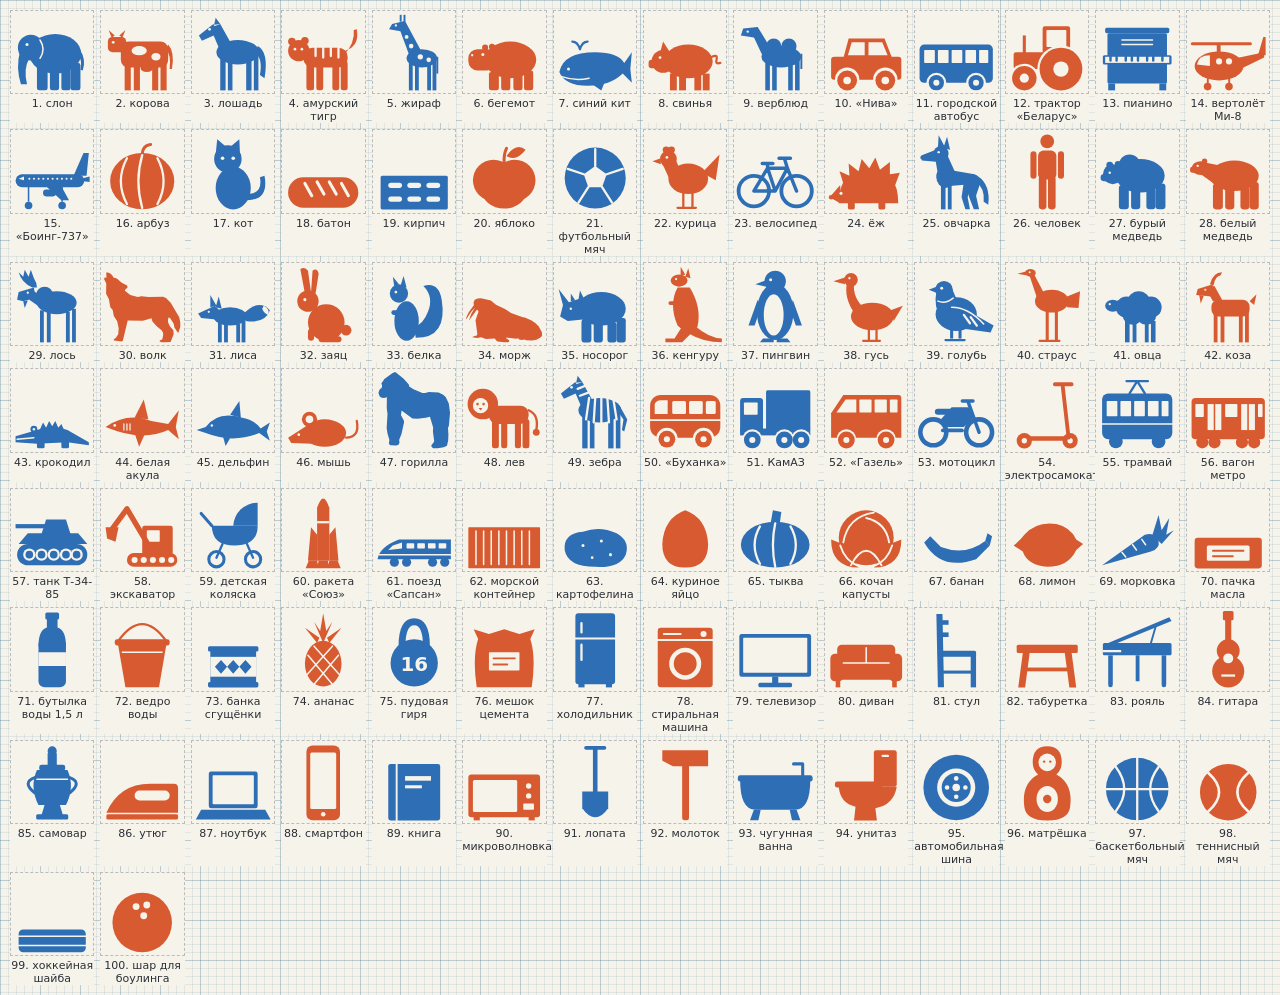
==== gallery.html @ 59d1d235 "Глазомер: прототип режима веса Весы с раскрытием ответа, три уровня сложности, 100 предметов с силуэ" ====
<!doctype html>
<html lang="ru">
<head>
  <meta charset="utf-8">
  <title>Глазомер — все силуэты</title>
  <link rel="stylesheet" href="style.css">
  <style>
    body { user-select: text; }
    #grid { display: grid; grid-template-columns: repeat(auto-fill, minmax(84px, 1fr)); gap: 6px; padding: 10px; }
    #grid div { font-size: 11px; text-align: center; background: var(--paper); }
    #grid svg { width: 100%; border: 1px dashed #bbb; }
  </style>
</head>
<body>
  <div id="grid"></div>
  <script src="data.js"></script>
  <script src="data2.js"></script>
  <script>
    document.getElementById('grid').innerHTML = OBJECTS.map((o, i) =>
      `<div><svg viewBox="-4 -4 108 108"><g class="art ${i % 2 ? 'guess' : 'ref'}">${o.art}</g></svg>${i + 1}. ${o.name}</div>`).join('');
  </script>
</body>
</html>
---- style.css ----
:root {
  --paper: #f6f3ea;
  --grid: rgba(46, 110, 150, 0.10);
  --grid-major: rgba(46, 110, 150, 0.22);
  --ink: #2b2f36;
  --ink-soft: #6b7280;
  --ref: #2e6eb5;
  --guess: #d85a30;
  --true: #1d8c66;
}

* { box-sizing: border-box; }

html, body {
  margin: 0;
  height: 100%;
  color: var(--ink);
  font-family: system-ui, -apple-system, "Segoe UI", Roboto, sans-serif;
  -webkit-tap-highlight-color: transparent;
  user-select: none;
}

body {
  background-color: var(--paper);
  background-image:
    linear-gradient(var(--grid-major) 1px, transparent 1px),
    linear-gradient(90deg, var(--grid-major) 1px, transparent 1px),
    linear-gradient(var(--grid) 1px, transparent 1px),
    linear-gradient(90deg, var(--grid) 1px, transparent 1px);
  background-size: 40px 40px, 40px 40px, 8px 8px, 8px 8px;
}

#app {
  max-width: 480px;
  min-height: 100dvh;
  margin: 0 auto;
  padding: 12px 16px 20px;
  display: flex;
  flex-direction: column;
  gap: 10px;
}

header {
  display: flex;
  justify-content: space-between;
  align-items: baseline;
}

.brand { font-weight: 700; letter-spacing: 0.02em; }
.brand span { font-weight: 400; color: var(--ink-soft); }

.meta { display: flex; gap: 14px; font-variant-numeric: tabular-nums; color: var(--ink-soft); }
#total { color: var(--ink); font-weight: 600; }

h1 {
  margin: 6px 0 0;
  font-size: 22px;
  line-height: 1.25;
  font-weight: 600;
  min-height: 2.5em;
}
h1 .ref { color: var(--ref); }
h1 .guess { color: var(--guess); }

#stage { width: 100%; flex: 1 1 auto; min-height: 220px; max-height: 46dvh; }
.ink { stroke: var(--ink); stroke-width: 3; stroke-linecap: round; fill: none; }
.rope { stroke: var(--ink); stroke-width: 1; fill: none; opacity: 0.6; }
.pivot { fill: var(--paper); stroke: var(--ink); stroke-width: 3; }
.art { fill: currentColor; }
.art.ref { color: var(--ref); }
.art.guess { color: var(--guess); }
.art.true { color: var(--true); }
.art .cut { fill: var(--paper); }
.art .ln { fill: none; stroke: currentColor; stroke-linecap: round; stroke-linejoin: round; }
.art .cl { fill: none; stroke: var(--paper); stroke-linecap: round; }
#lock rect { fill: var(--ink); }
#lock path { stroke: var(--ink); stroke-width: 2.5; fill: none; }
#lock { transition: opacity 0.2s, transform 0.3s; }
#lock.open { opacity: 0; transform: translateY(14px); }

.plate {
  padding: 10px 14px;
  border: 2px solid var(--ink); border-radius: 12px;
  background: var(--paper);
  min-height: 92px;
  display: flex; flex-direction: column; justify-content: center; gap: 4px;
}
#result.empty { visibility: hidden; }
.tag rect { fill: var(--paper); stroke: currentColor; stroke-width: 1.5; }
.tag text { fill: currentColor; font-size: 12px; font-weight: 700; }
.tag.ref { color: var(--ref); }
.tag.true { color: var(--true); }
.tag.off { display: none; }
#level { color: var(--ink); }

#verdict, #fact { margin: 0; text-align: center; }
#verdict { font-size: 18px; font-weight: 600; }
#verdict b { color: var(--true); }
#fact { font-size: 15px; color: var(--ink); }

#controls { display: flex; flex-direction: column; gap: 10px; }
#controls.off { opacity: 0.35; pointer-events: none; }

.stepper { display: flex; align-items: center; justify-content: space-between; gap: 12px; }
.stepper button {
  width: 56px; height: 56px;
  border-radius: 50%;
  border: 2px solid var(--ink);
  background: var(--paper);
  color: var(--ink);
  font-size: 30px; line-height: 1;
  touch-action: none;
}
.stepper button:active { background: var(--ink); color: var(--paper); }

#count { text-align: center; font-size: 15px; color: var(--ink-soft); }
#count b {
  display: block;
  font-size: 34px; line-height: 1.1;
  color: var(--guess);
  font-variant-numeric: tabular-nums;
}
#count.true b { color: var(--true); }

#slider { width: 100%; accent-color: var(--guess); height: 28px; }

#main, #again, #share, #change {
  width: 100%;
  padding: 16px;
  border-radius: 12px;
  border: 2px solid var(--ink);
  background: var(--ink);
  color: var(--paper);
  font-size: 18px; font-weight: 600;
}
#main:disabled { opacity: 0.4; }
button.ghost { background: transparent !important; color: var(--ink) !important; }
button { font-family: inherit; cursor: pointer; }

.overlay {
  position: fixed; inset: 0;
  display: flex; align-items: center; justify-content: center;
  padding: 16px;
  background: rgba(246, 243, 234, 0.92);
}
.overlay[hidden] { display: none; }
.lead { margin: 0; font-size: 17px; line-height: 1.4; }
#levels { display: flex; flex-direction: column; gap: 10px; }
#levels button {
  padding: 14px 16px;
  border: 2px solid var(--ink); border-radius: 12px;
  background: var(--paper); color: var(--ink);
  text-align: left; font-size: 18px; font-weight: 600;
}
#levels button small { display: block; margin-top: 2px; font-size: 14px; font-weight: 400; color: var(--ink-soft); }
#levels button:active { background: var(--ink); color: var(--paper); }
#levels button:active small { color: var(--paper); }
.card {
  width: 100%; max-width: 420px;
  display: flex; flex-direction: column; gap: 14px;
  padding: 20px;
  border: 2px solid var(--ink); border-radius: 16px;
  background: var(--paper);
}
#sum-total { font-size: 44px; font-weight: 700; font-variant-numeric: tabular-nums; }
#sum-total small { font-size: 18px; font-weight: 400; color: var(--ink-soft); }
#sum-squares { display: flex; gap: 6px; }
#sum-squares i { flex: 1; height: 14px; border-radius: 3px; }
.s-good { background: var(--true); }
.s-mid { background: #e0a526; }
.s-bad { background: var(--guess); }
#sum-list { margin: 0; padding: 0; list-style: none; font-size: 14px; color: var(--ink-soft); }
#sum-list li { display: flex; justify-content: space-between; gap: 12px; padding: 4px 0; }
#sum-list li span:last-child { color: var(--ink); font-variant-numeric: tabular-nums; }
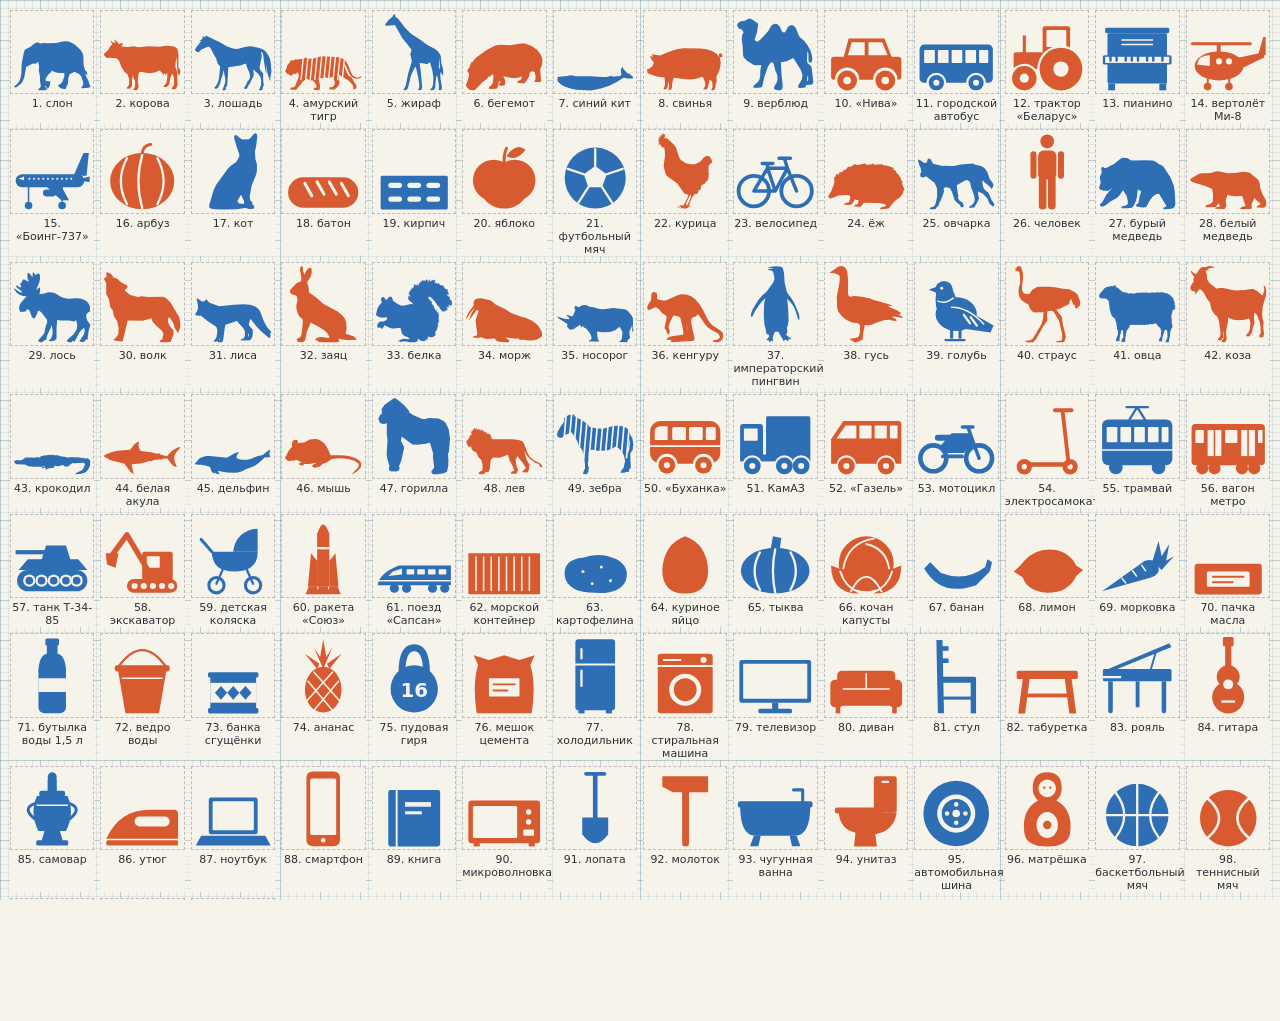
==== commit 3b37e8bb: "Режим «Размер»: растянуть силуэт до настоящего размера рядом с эталоном Переключатель режимов в меню" ====
--- a/gallery.html
+++ b/gallery.html
@@ -15,8 +15,9 @@
   <div id="grid"></div>
   <script src="data.js"></script>
   <script src="data2.js"></script>
+  <script src="data3.js"></script>
   <script>
-    document.getElementById('grid').innerHTML = OBJECTS.map((o, i) =>
+    document.getElementById('grid').innerHTML = OBJECTS.concat(EXTRA).map((o, i) =>
       `<div><svg viewBox="-4 -4 108 108"><g class="art ${i % 2 ? 'guess' : 'ref'}">${o.art}</g></svg>${i + 1}. ${o.name}</div>`).join('');
   </script>
 </body>
--- a/style.css
+++ b/style.css
@@ -10,6 +10,7 @@
 }
 
 * { box-sizing: border-box; }
+[hidden] { display: none !important; }
 
 html, body {
   margin: 0;
@@ -17,7 +18,11 @@
   color: var(--ink);
   font-family: system-ui, -apple-system, "Segoe UI", Roboto, sans-serif;
   -webkit-tap-highlight-color: transparent;
+  -webkit-touch-callout: none;
+  -webkit-user-select: none;
   user-select: none;
+  overflow: hidden;
+  overscroll-behavior: none;
 }
 
 body {
@@ -32,7 +37,7 @@
 
 #app {
   max-width: 480px;
-  min-height: 100dvh;
+  height: 100dvh;
   margin: 0 auto;
   padding: 12px 16px 20px;
   display: flex;
@@ -43,7 +48,13 @@
 header {
   display: flex;
   justify-content: space-between;
-  align-items: baseline;
+  align-items: center;
+}
+#exit {
+  padding: 5px 12px;
+  border: 2px solid var(--ink); border-radius: 999px;
+  background: var(--paper); color: var(--ink);
+  font-size: 14px; font-weight: 600;
 }
 
 .brand { font-weight: 700; letter-spacing: 0.02em; }
@@ -62,9 +73,11 @@
 h1 .ref { color: var(--ref); }
 h1 .guess { color: var(--guess); }
 
-#stage { width: 100%; flex: 1 1 auto; min-height: 220px; max-height: 46dvh; }
+#stage { width: 100%; flex: 1 1 0; min-height: 0; }
 .ink { stroke: var(--ink); stroke-width: 3; stroke-linecap: round; fill: none; }
 .rope { stroke: var(--ink); stroke-width: 1; fill: none; opacity: 0.6; }
+/* Чаши увеличены в game.js, толщина линий подогнана под остальные весы. */
+#left-pan .ink, #right-pan .ink { stroke-width: 2.4; }
 .pivot { fill: var(--paper); stroke: var(--ink); stroke-width: 3; }
 .art { fill: currentColor; }
 .art.ref { color: var(--ref); }
@@ -82,15 +95,22 @@
   padding: 10px 14px;
   border: 2px solid var(--ink); border-radius: 12px;
   background: var(--paper);
-  min-height: 92px;
+  min-height: 76px;
   display: flex; flex-direction: column; justify-content: center; gap: 4px;
 }
+/* Плашка заходит на подставку весов, чтобы весам досталось больше места. */
+#result { position: relative; margin-top: -24px; }
 #result.empty { visibility: hidden; }
 .tag rect { fill: var(--paper); stroke: currentColor; stroke-width: 1.5; }
 .tag text { fill: currentColor; font-size: 12px; font-weight: 700; }
 .tag.ref { color: var(--ref); }
 .tag.true { color: var(--true); }
 .tag.off { display: none; }
+/* Сцена режима «Размер» лежит в том же рисунке, что и весы: видна одна из двух. */
+#size-stage, .size #scale-stage { display: none; }
+.size #size-stage { display: inline; }
+.size #result { margin-top: 0; }
+#s-ghost { opacity: 0.3; }
 #level { color: var(--ink); }
 
 #verdict, #fact { margin: 0; text-align: center; }
@@ -124,7 +144,7 @@
 
 #slider { width: 100%; accent-color: var(--guess); height: 28px; }
 
-#main, #again, #share, #change {
+#main, #again, #share, #change, #open-album, #album-back, #leave-stay, #leave-go {
   width: 100%;
   padding: 16px;
   border-radius: 12px;
@@ -145,22 +165,35 @@
 }
 .overlay[hidden] { display: none; }
 .lead { margin: 0; font-size: 17px; line-height: 1.4; }
-#levels { display: flex; flex-direction: column; gap: 10px; }
-#levels button {
+.seg { display: flex; border: 2px solid var(--ink); border-radius: 12px; overflow: hidden; }
+.seg button {
+  flex: 1; padding: 10px 4px;
+  border: 0; background: var(--paper); color: var(--ink);
+  font-size: 15px; font-weight: 600;
+}
+.seg button + button { border-left: 2px solid var(--ink); }
+.seg button.locked { color: var(--ink-soft); font-weight: 400; }
+.seg button.on { background: var(--ink); color: var(--paper); }
+#level-note { margin: -6px 0 0; font-size: 14px; color: var(--ink-soft); }
+#plays { display: flex; flex-direction: column; gap: 10px; }
+#plays button {
   padding: 14px 16px;
   border: 2px solid var(--ink); border-radius: 12px;
   background: var(--paper); color: var(--ink);
   text-align: left; font-size: 18px; font-weight: 600;
 }
-#levels button small { display: block; margin-top: 2px; font-size: 14px; font-weight: 400; color: var(--ink-soft); }
-#levels button:active { background: var(--ink); color: var(--paper); }
-#levels button:active small { color: var(--paper); }
+#plays button small { display: block; margin-top: 2px; font-size: 14px; font-weight: 400; font-variant-numeric: tabular-nums; }
+#plays button:disabled { opacity: 0.5; cursor: default; }
+#plays button:not(:disabled):active { background: var(--ink); color: var(--paper); }
+#streak, #sum-meta { margin: 0; font-size: 15px; font-weight: 600; }
+#streak:empty { display: none; }
 .card {
   width: 100%; max-width: 420px;
   display: flex; flex-direction: column; gap: 14px;
   padding: 20px;
   border: 2px solid var(--ink); border-radius: 16px;
   background: var(--paper);
+  max-height: 100%; overflow-y: auto;
 }
 #sum-total { font-size: 44px; font-weight: 700; font-variant-numeric: tabular-nums; }
 #sum-total small { font-size: 18px; font-weight: 400; color: var(--ink-soft); }
@@ -172,3 +205,55 @@
 #sum-list { margin: 0; padding: 0; list-style: none; font-size: 14px; color: var(--ink-soft); }
 #sum-list li { display: flex; justify-content: space-between; gap: 12px; padding: 4px 0; }
 #sum-list li span:last-child { color: var(--ink); font-variant-numeric: tabular-nums; }
+.hinted { background-image: repeating-linear-gradient(45deg, transparent 0 4px, var(--paper) 4px 6px); }
+
+#hints { display: flex; align-items: center; gap: 8px; }
+#hint-count {
+  margin-right: auto; padding: 4px 8px;
+  border-radius: 6px; background: var(--paper);
+  font-size: 14px; color: var(--ink-soft);
+}
+#swap { align-self: center; margin-top: 2px; }
+#hints button, #swap {
+  padding: 6px 12px;
+  border: 2px solid var(--ink); border-radius: 999px;
+  background: var(--paper); color: var(--ink);
+  font-size: 14px; font-weight: 600;
+}
+#hint-ad { margin-right: auto; }
+#hints button:disabled { opacity: 0.4; cursor: default; }
+#hints button.on { background: var(--ink); color: var(--paper); opacity: 1; }
+
+.pulse { border-radius: 12px; animation: pulse 1.1s ease-in-out infinite; }
+@keyframes pulse { 50% { box-shadow: 0 0 0 8px rgba(216, 90, 48, 0.3); } }
+
+#sum-new p, #album-next { margin: 0 0 6px; font-size: 14px; font-weight: 600; }
+#album-next { font-weight: 400; line-height: 1.4; }
+.shelf, #album-grid { display: grid; grid-template-columns: repeat(auto-fill, minmax(72px, 1fr)); gap: 8px; }
+#album-grid { max-height: 56dvh; overflow-y: auto; }
+figure { margin: 0; font-size: 11px; line-height: 1.25; text-align: center; }
+figure svg, figure.locked div { display: block; width: 100%; aspect-ratio: 1; border: 1.5px solid var(--ink); border-radius: 8px; }
+figure small { display: block; color: var(--ink-soft); }
+figure.locked div {
+  display: flex; align-items: center; justify-content: center;
+  border-style: dashed; opacity: 0.4; font-size: 22px; font-weight: 700;
+}
+
+/* Широкий экран: весы слева на всю высоту, вопрос и управление справа. */
+@media (min-width: 820px) and (min-height: 560px) and (min-aspect-ratio: 5/4) {
+  #app {
+    max-width: 1080px;
+    padding: 20px 24px 28px;
+    display: grid;
+    grid-template-columns: 1.3fr 1fr;
+    grid-template-rows: repeat(5, auto);
+    align-content: center;
+    column-gap: 40px;
+    row-gap: 16px;
+  }
+  header { grid-column: 1 / -1; }
+  #stage { grid-column: 1; grid-row: 2 / 6; align-self: center; height: auto; aspect-ratio: 3 / 2; }
+  h1, #result, #controls, #main { grid-column: 2; }
+  h1 { font-size: 28px; }
+  #result { margin-top: 0; }
+}
